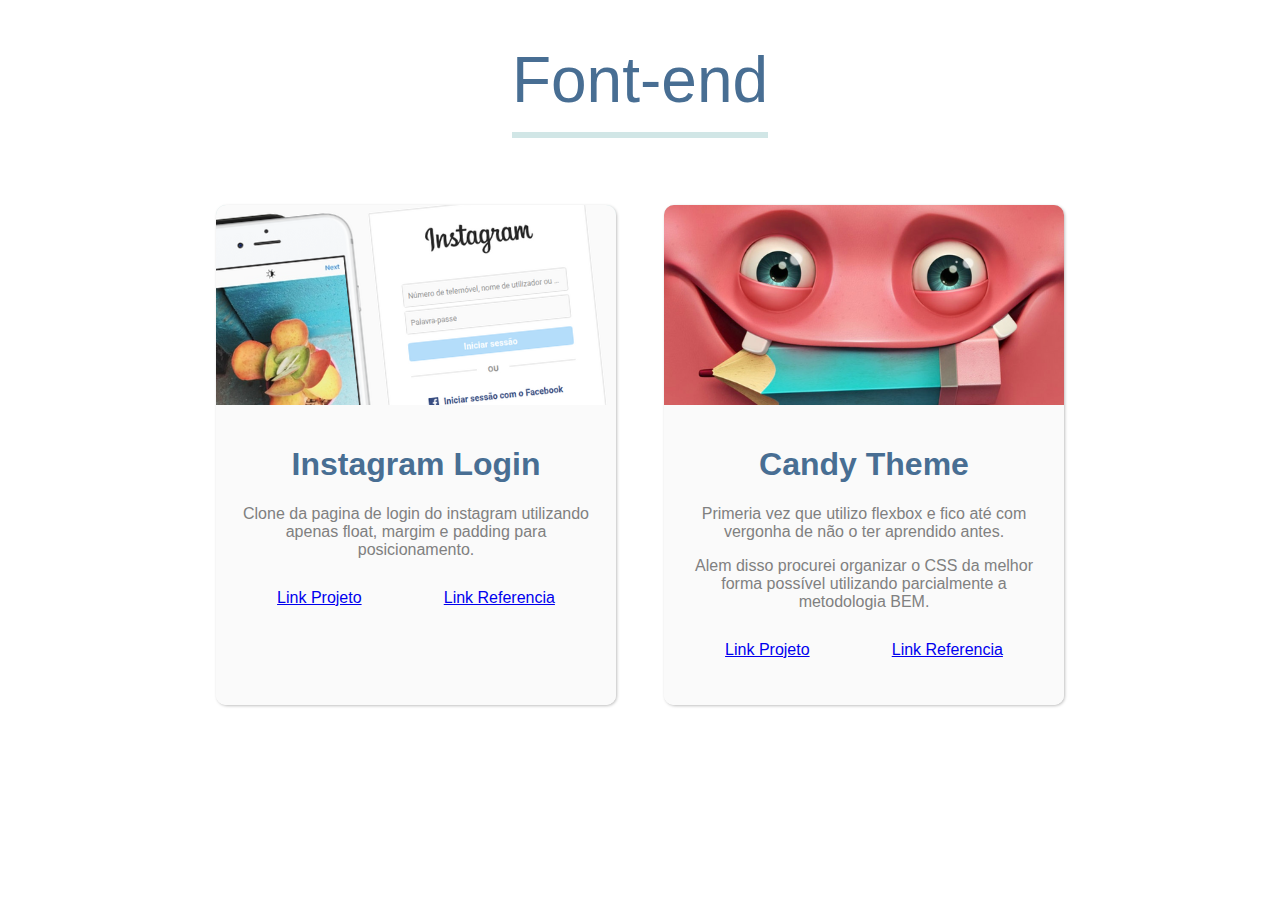
==== index.html @ ab44a817 "first commit - simple index page and 2 projects" ====
<!DOCTYPE html>
<html lang="pt-br">
<head>
  <meta charset="UTF-8">
  <meta name="viewport" content="width=device-width, initial-scale=1.0">
  <title>Front-end</title>
  <link rel="stylesheet" href="style.css">
</head>
<body>
  <header>
    <h1>Font-end</h1>
  </header>
  <main>
    <section>
      <div class="img"><img src="./img/instagramLoginTumb.png" alt=""></div>
      <div class="content">
        <h1>Instagram Login</h1>
        <p>Clone da pagina de login do instagram utilizando apenas float, margim e padding para posicionamento.</p>
        <div>
          <a target="_blank" href="./projects/instagramLogin/index.html">Link Projeto</a>
          <a target="_blank" href="./projects/instagramLogin/referencia.png">Link Referencia</a>
        </div>
      </div>
    </section>
    <section>
      <div class="img"><img src="./img/candyThemeTumb.png" alt=""></div>
      <div class="content">
        <h1>Candy Theme</h1>
        <p>Primeria vez que utilizo flexbox e fico até com vergonha de não o ter aprendido antes.</p>
        <p>Alem disso procurei organizar o CSS da melhor forma possível utilizando parcialmente a metodologia BEM.</p>
        <div>
          <a target="_blank" href="./projects/candyTheme/index.html">Link Projeto</a>
          <a target="_blank" href="./projects/candyTheme/refecencia.jpg">Link Referencia</a>
        </div>
      </div>
    </section>
  </main>
</body>
</html>
---- style.css ----
* {
  font-family: 'Segoe UI', Tahoma, Geneva, Verdana, sans-serif;
}

body {
  margin: 0;
}
img {
  height: 100%;
  border-radius: 10px 10px 0 0;
}
header {
  display: flex;
  justify-content: center;
}
header h1 {
  font-size: 64px;
  font-weight: 200;
  color: #486e93;
  padding-bottom: 15px;
  border-bottom: #d1e6e6 6px solid;
}
main {
  display: flex;
  justify-content: center;
  flex-wrap: wrap;
  max-width: 900px;
  margin: 0 auto;
}
section {
  display: flex;
  justify-content: center;
  flex-direction: column;
  margin: 24px;
  border-radius: 10px;
  box-shadow: 1px 1px 3px rgba(0, 0, 0, 0.250);
}
.img {
  width: 400px;
  height: 200px;
  background-color: #d1e6e6;
  border-radius: 10px 10px 0 0;

}

.content {
  width: 360px;
  height: 260px;
  background-color: #fafafa;
  text-align: center;
  padding: 20px;
  border-radius: 0 0 10px 10px;
}
.content h1 {
  color: #486e93;
}
.content p {
  color: gray;
}
.content div {
  margin: 30px 0;
  display: flex;
  justify-content: space-around;
}
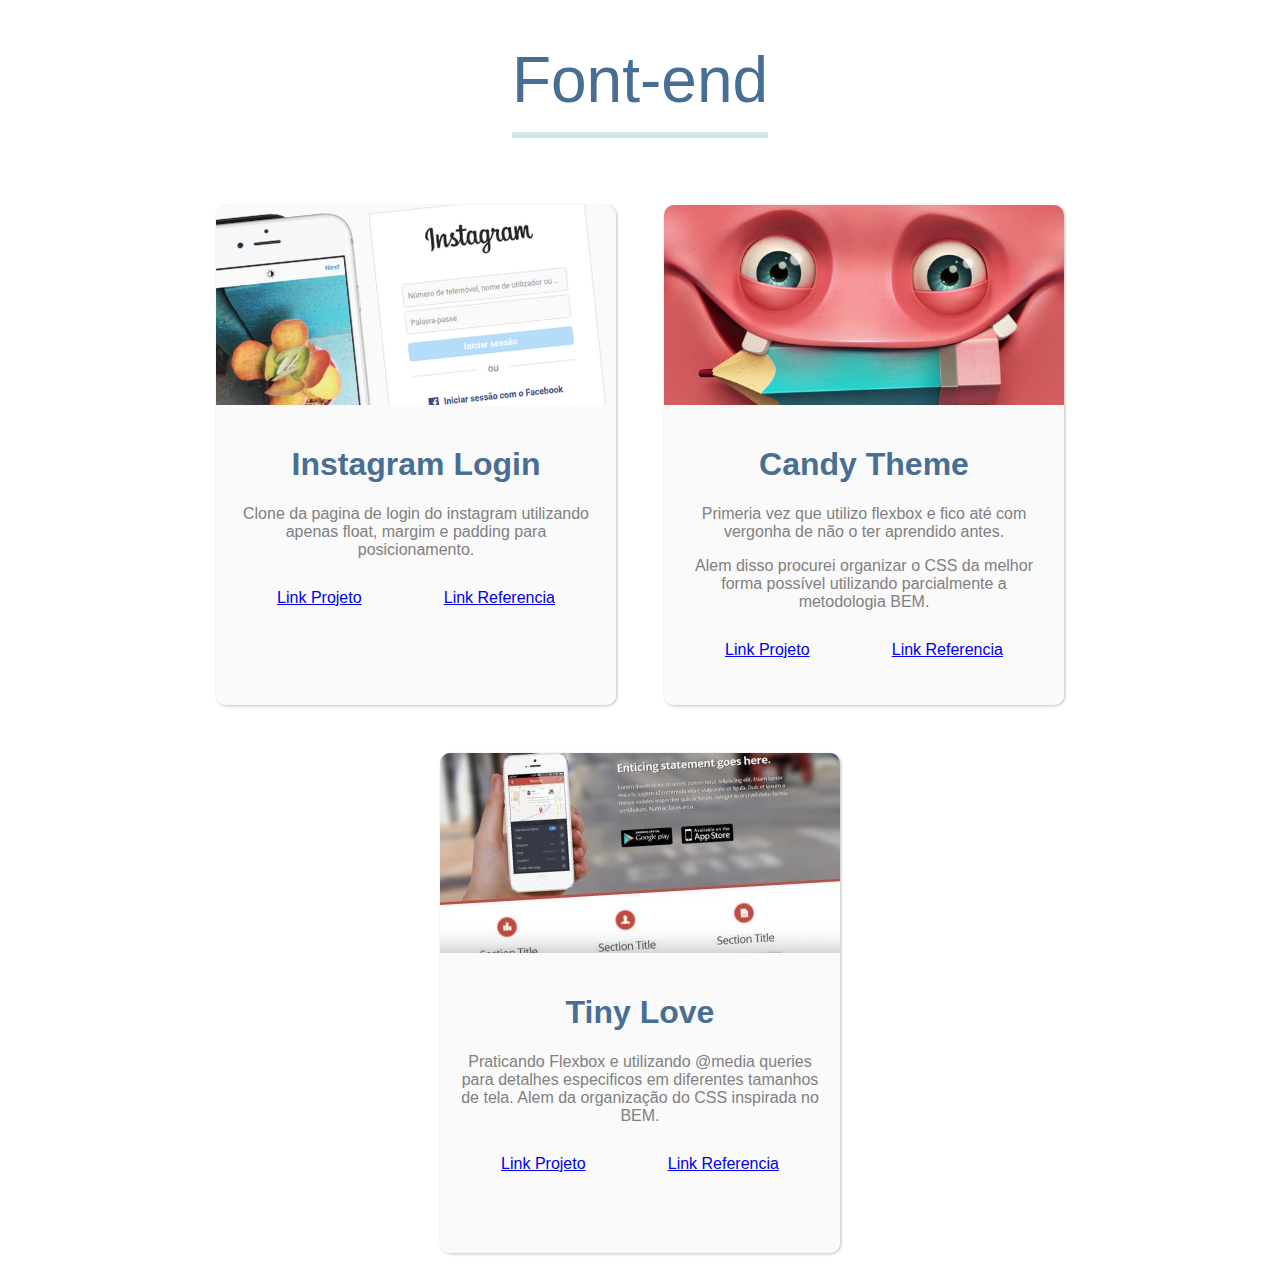
==== commit 26b96ba2: "tinyLove adicionado ao index do projeto" ====
--- a/index.html
+++ b/index.html
@@ -11,6 +11,7 @@
     <h1>Font-end</h1>
   </header>
   <main>
+
     <section>
       <div class="img"><img src="./img/instagramLoginTumb.png" alt=""></div>
       <div class="content">
@@ -22,6 +23,7 @@
         </div>
       </div>
     </section>
+
     <section>
       <div class="img"><img src="./img/candyThemeTumb.png" alt=""></div>
       <div class="content">
@@ -34,6 +36,19 @@
         </div>
       </div>
     </section>
+
+    <section>
+      <div class="img"><img src="./img/tinyLoveTumb.png" alt=""></div>
+      <div class="content">
+        <h1>Tiny Love</h1>
+        <p>Praticando Flexbox e utilizando @media queries para detalhes especificos em diferentes tamanhos de tela. Alem da organização do CSS inspirada no BEM.</p>
+        <div>
+          <a target="_blank" href="./projects/tinyLove/index.html">Link Projeto</a>
+          <a target="_blank" href="./projects/tinyLove/referencia.jpg">Link Referencia</a>
+        </div>
+      </div>
+    </section>
+
   </main>
 </body>
 </html>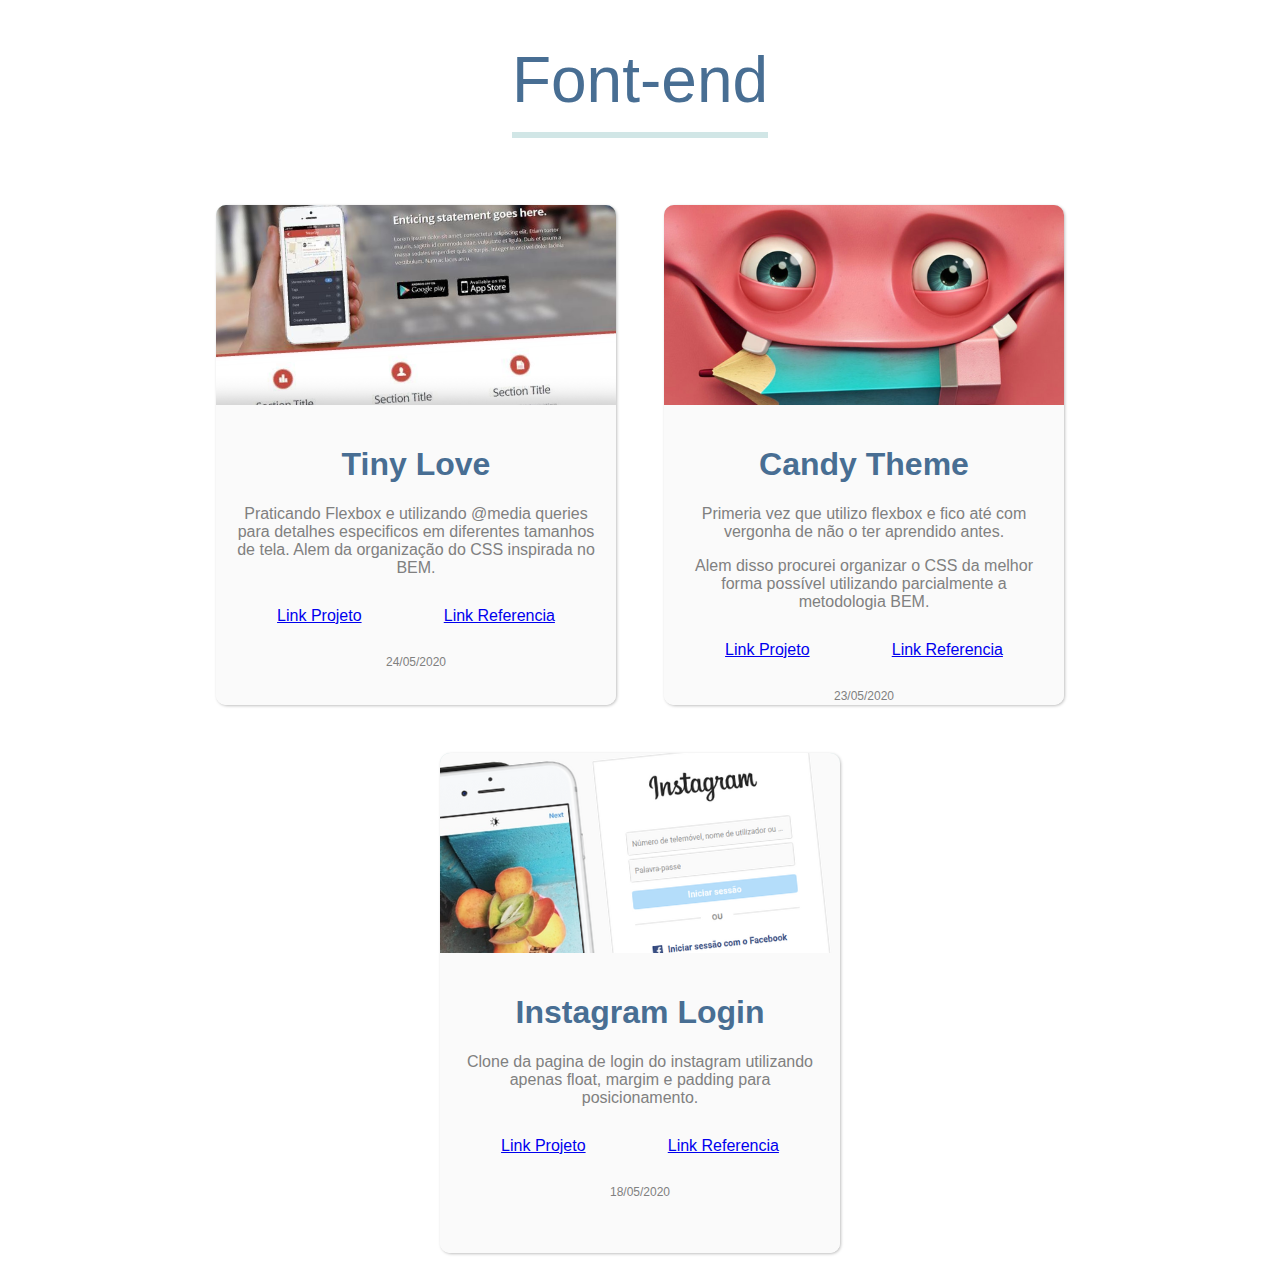
==== commit 2ed5c222: "arrumando links e adicionando data aos layouts" ====
--- a/index.html
+++ b/index.html
@@ -13,14 +13,15 @@
   <main>
 
     <section>
-      <div class="img"><img src="./img/instagramLoginTumb.png" alt=""></div>
+      <div class="img"><img src="./img/tinyLoveTumb.png" alt=""></div>
       <div class="content">
-        <h1>Instagram Login</h1>
-        <p>Clone da pagina de login do instagram utilizando apenas float, margim e padding para posicionamento.</p>
+        <h1>Tiny Love</h1>
+        <p>Praticando Flexbox e utilizando @media queries para detalhes especificos em diferentes tamanhos de tela. Alem da organização do CSS inspirada no BEM.</p>
         <div>
-          <a target="_blank" href="./projects/instagramLogin/index.html">Link Projeto</a>
-          <a target="_blank" href="./projects/instagramLogin/referencia.png">Link Referencia</a>
+          <a target="_blank" href="./projects/tinyLove/index.html">Link Projeto</a>
+          <a target="_blank" href="./projects/tinyLove/referencia.jpg">Link Referencia</a>
         </div>
+        <h2>24/05/2020</h2>
       </div>
     </section>
 
@@ -34,18 +35,20 @@
           <a target="_blank" href="./projects/candyTheme/index.html">Link Projeto</a>
           <a target="_blank" href="./projects/candyTheme/refecencia.jpg">Link Referencia</a>
         </div>
+        <h2>23/05/2020</h2>
       </div>
     </section>
 
     <section>
-      <div class="img"><img src="./img/tinyLoveTumb.png" alt=""></div>
+      <div class="img"><img src="./img/instagramLoginTumb.png" alt=""></div>
       <div class="content">
-        <h1>Tiny Love</h1>
-        <p>Praticando Flexbox e utilizando @media queries para detalhes especificos em diferentes tamanhos de tela. Alem da organização do CSS inspirada no BEM.</p>
+        <h1>Instagram Login</h1>
+        <p>Clone da pagina de login do instagram utilizando apenas float, margim e padding para posicionamento.</p>
         <div>
-          <a target="_blank" href="./projects/tinyLove/index.html">Link Projeto</a>
-          <a target="_blank" href="./projects/tinyLove/referencia.jpg">Link Referencia</a>
+          <a target="_blank" href="./projects/instagramLogin/index.html">Link Projeto</a>
+          <a target="_blank" href="./projects/instagramLogin/referencia.png">Link Referencia</a>
         </div>
+        <h2>18/05/2020</h2>
       </div>
     </section>
 
--- a/style.css
+++ b/style.css
@@ -57,6 +57,11 @@
 .content p {
   color: gray;
 }
+.content h2 {
+  color: gray;
+  font-size: 12px;
+  font-weight: 200;
+}
 .content div {
   margin: 30px 0;
   display: flex;
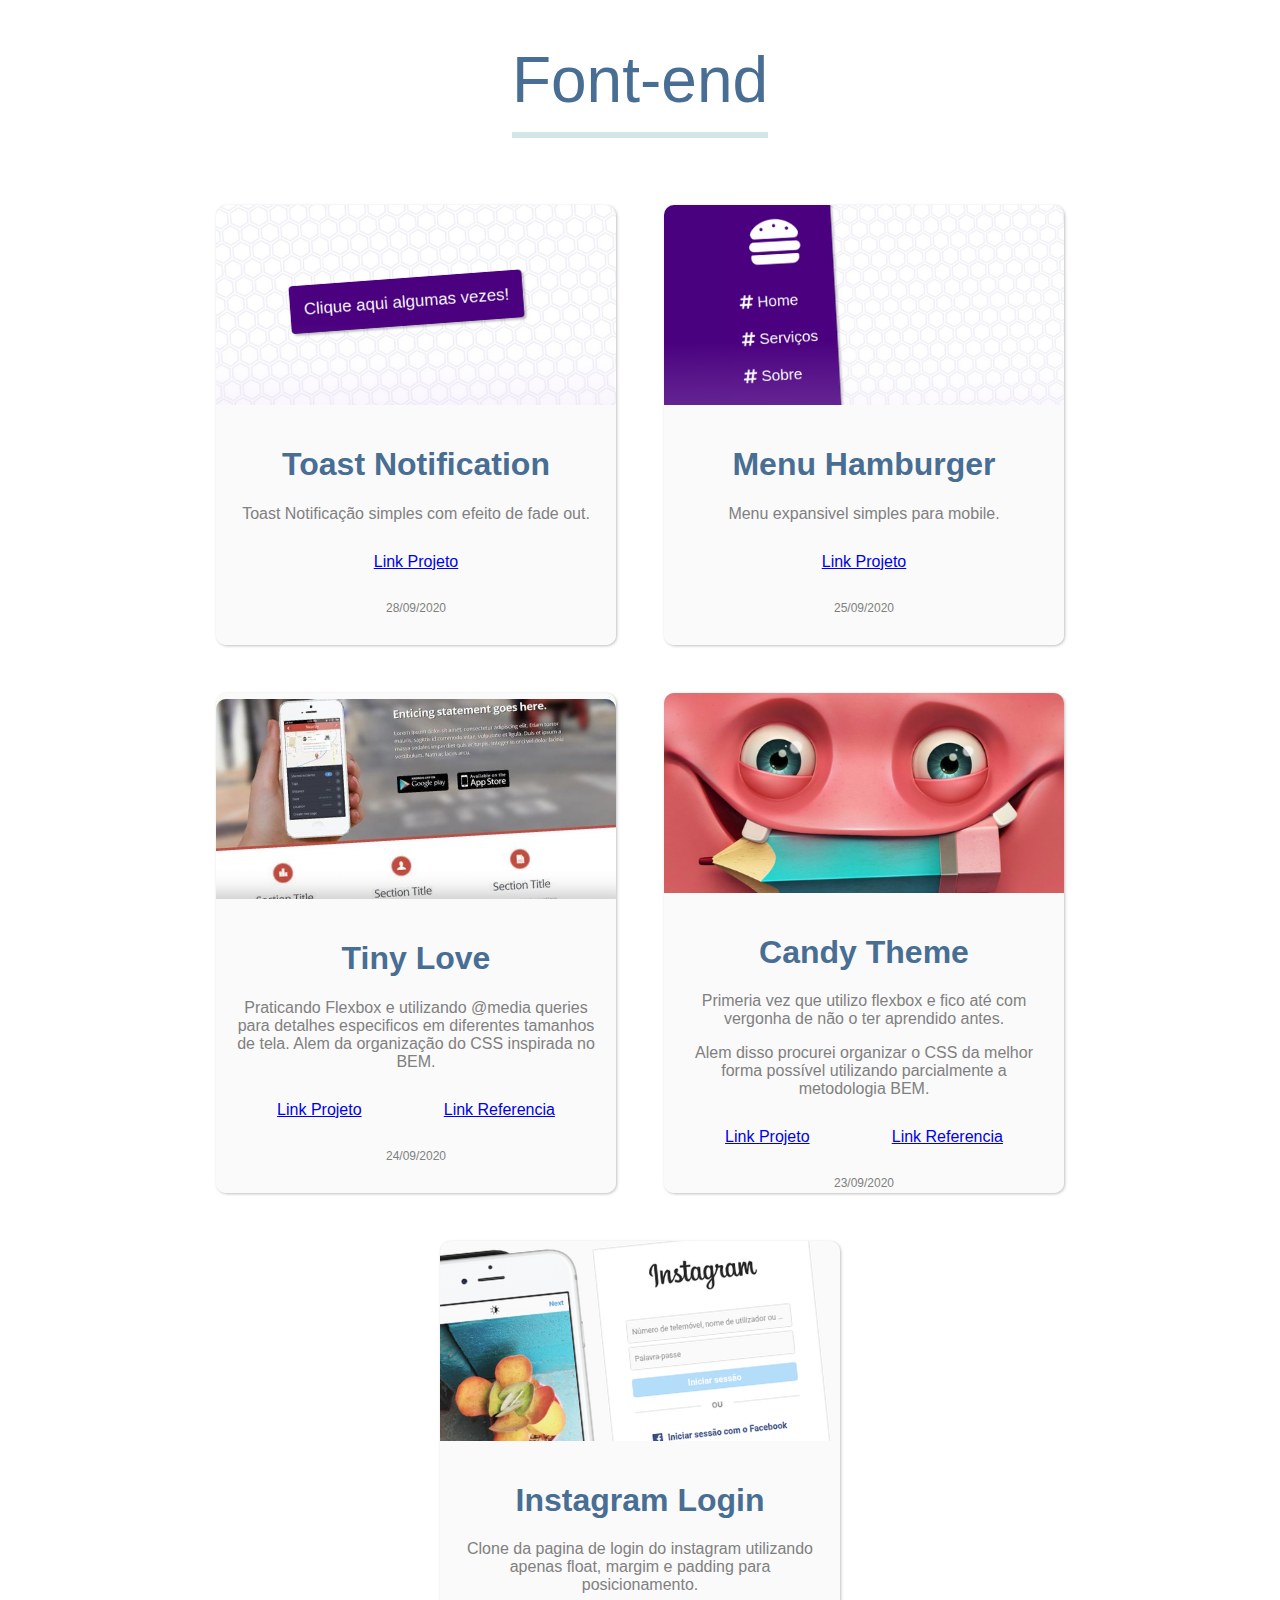
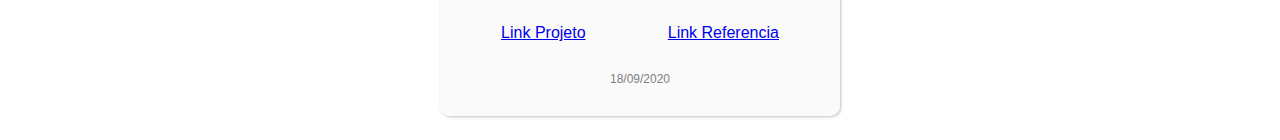
==== commit 7208caa8: "toast notification e hamburger menu adicionado ao index" ====
--- a/index.html
+++ b/index.html
@@ -13,6 +13,30 @@
   <main>
 
     <section>
+      <div class="img"><img src="./img/toastTumb.png" alt=""></div>
+      <div class="content">
+        <h1>Toast Notification</h1>
+        <p>Toast Notificação simples com efeito de fade out.</p>
+        <div>
+          <a target="_blank" href="./projects/toast/">Link Projeto</a>
+        </div>
+        <h2>28/09/2020</h2>
+      </div>
+    </section>
+
+    <section>
+      <div class="img"><img src="./img/burgerTumb.png" alt=""></div>
+      <div class="content">
+        <h1>Menu Hamburger</h1>
+        <p>Menu expansivel simples para mobile.</p>
+        <div>
+          <a target="_blank" href="./projects/hamburger/">Link Projeto</a>
+        </div>
+        <h2>25/09/2020</h2>
+      </div>
+    </section>
+
+    <section>
       <div class="img"><img src="./img/tinyLoveTumb.png" alt=""></div>
       <div class="content">
         <h1>Tiny Love</h1>
@@ -21,7 +45,7 @@
           <a target="_blank" href="./projects/tinyLove/index.html">Link Projeto</a>
           <a target="_blank" href="./projects/tinyLove/referencia.jpg">Link Referencia</a>
         </div>
-        <h2>24/05/2020</h2>
+        <h2>24/09/2020</h2>
       </div>
     </section>
 
@@ -35,7 +59,7 @@
           <a target="_blank" href="./projects/candyTheme/index.html">Link Projeto</a>
           <a target="_blank" href="./projects/candyTheme/refecencia.jpg">Link Referencia</a>
         </div>
-        <h2>23/05/2020</h2>
+        <h2>23/09/2020</h2>
       </div>
     </section>
 
@@ -48,7 +72,7 @@
           <a target="_blank" href="./projects/instagramLogin/index.html">Link Projeto</a>
           <a target="_blank" href="./projects/instagramLogin/referencia.png">Link Referencia</a>
         </div>
-        <h2>18/05/2020</h2>
+        <h2>18/09/2020</h2>
       </div>
     </section>
 
--- a/style.css
+++ b/style.css
@@ -29,11 +29,12 @@
 }
 section {
   display: flex;
-  justify-content: center;
+  justify-content: end;
   flex-direction: column;
   margin: 24px;
   border-radius: 10px;
   box-shadow: 1px 1px 3px rgba(0, 0, 0, 0.250);
+  background-color: #fafafa;
 }
 .img {
   width: 400px;
@@ -45,7 +46,7 @@
 
 .content {
   width: 360px;
-  height: 260px;
+  max-height: 260px;
   background-color: #fafafa;
   text-align: center;
   padding: 20px;
